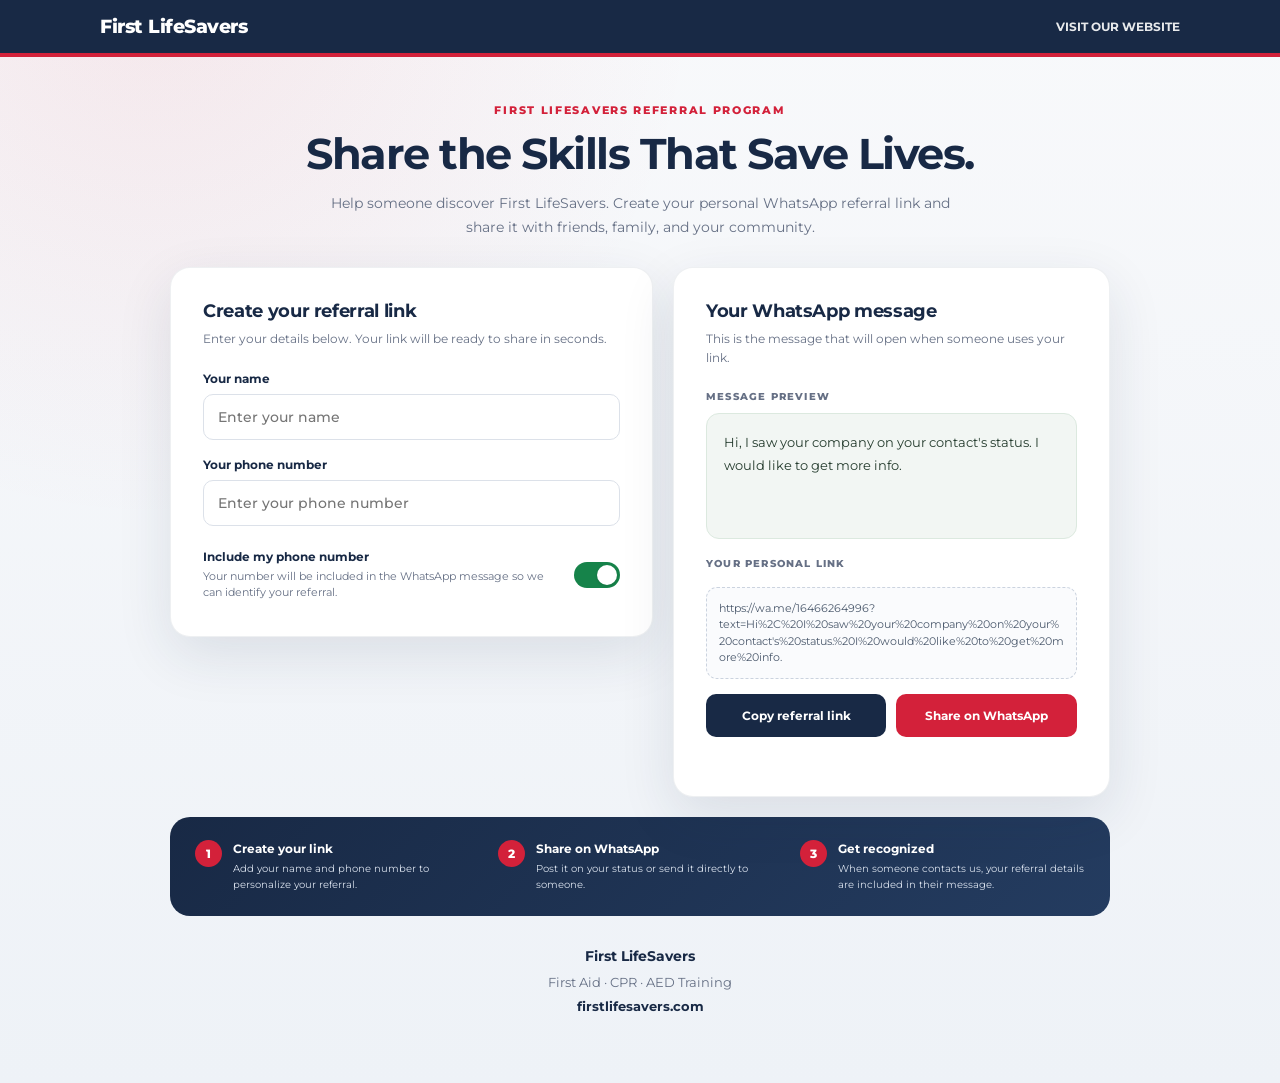
==== FirstLifeSavers_referral.html @ 4e415fd9 "Add files via upload" ====
<!DOCTYPE html>
<html lang="en">
<head>
  <meta charset="UTF-8">
  <meta name="viewport" content="width=device-width, initial-scale=1">
  <meta name="theme-color" content="#182945">
  <title>First LifeSavers | Referral Link</title>
  <meta name="description" content="Create and share your First LifeSavers referral link on WhatsApp.">
  <link rel="preconnect" href="https://fonts.googleapis.com">
  <link rel="preconnect" href="https://fonts.gstatic.com" crossorigin>
  <link href="https://fonts.googleapis.com/css2?family=Montserrat:wght@400;500;600;700;800&display=swap" rel="stylesheet">
  <style>
    :root {
      --red: #D3213A;
      --navy: #182945;
      --ink: #1c2940;
      --muted: #667085;
      --line: #e7eaf0;
      --surface: #ffffff;
      --soft: #f5f7fa;
      --green: #16834a;
      --shadow: 0 18px 55px rgba(24, 41, 69, .11);
    }
    * { box-sizing: border-box; }
    body {
      margin: 0;
      min-height: 100vh;
      font-family: "Montserrat", Arial, sans-serif;
      color: var(--ink);
      background:
        radial-gradient(ellipse at 12% 0%, rgba(211,33,58,.08), transparent 34rem),
        linear-gradient(180deg, #f8f9fb 0%, #eef2f7 100%);
    }
    a { color: inherit; }
    .topbar {
      background: var(--navy);
      color: #fff;
      padding: 15px 22px;
      border-bottom: 4px solid var(--red);
    }
    .topbar-inner {
      width: min(1080px, 100%);
      margin: auto;
      display: flex;
      align-items: center;
      justify-content: space-between;
      gap: 18px;
    }
    .brand {
      display: flex;
      align-items: center;
      gap: 11px;
      text-decoration: none;
      font-weight: 800;
      letter-spacing: -.5px;
      font-size: 19px;
    }
    .brand-logo {
      display: block;
      width: auto;
      height: 43px;
      max-width: min(230px, 58vw);
      object-fit: contain;
    }
    .brand-fallback {
      color: #fff;
      font-size: 19px;
      font-weight: 800;
      letter-spacing: -.5px;
    }
    .top-link {
      font-size: 12px;
      font-weight: 700;
      text-decoration: none;
      opacity: .9;
    }
    main {
      width: min(940px, calc(100% - 32px));
      margin: 46px auto 64px;
    }
    .intro { text-align: center; margin-bottom: 27px; }
    .eyebrow {
      color: var(--red);
      text-transform: uppercase;
      letter-spacing: 1.7px;
      font-size: 11px;
      font-weight: 800;
      margin-bottom: 12px;
    }
    h1 {
      margin: 0;
      color: var(--navy);
      font-size: clamp(29px, 5vw, 43px);
      letter-spacing: -1.5px;
      line-height: 1.14;
    }
    .intro p {
      max-width: 620px;
      margin: 14px auto 0;
      color: var(--muted);
      line-height: 1.7;
      font-size: 14px;
    }
    .layout {
      display: grid;
      grid-template-columns: 1.05fr .95fr;
      gap: 20px;
      align-items: start;
    }
    .panel {
      background: var(--surface);
      border: 1px solid rgba(24,41,69,.07);
      border-radius: 20px;
      box-shadow: var(--shadow);
      padding: clamp(22px, 4vw, 32px);
    }
    .panel h2 {
      color: var(--navy);
      font-size: 18px;
      margin: 0 0 7px;
      letter-spacing: -.35px;
    }
    .sub {
      color: var(--muted);
      font-size: 12px;
      line-height: 1.6;
      margin: 0 0 23px;
    }
    label.field-label {
      display: block;
      color: var(--navy);
      font-size: 12px;
      font-weight: 700;
      margin: 17px 0 8px;
    }
    input[type="text"], input[type="tel"] {
      width: 100%;
      border: 1px solid #dce1e9;
      background: #fff;
      color: var(--ink);
      border-radius: 10px;
      padding: 13px 14px;
      font: 500 14px "Montserrat", Arial, sans-serif;
      outline: none;
      transition: border .15s, box-shadow .15s;
    }
    input:focus {
      border-color: var(--red);
      box-shadow: 0 0 0 3px rgba(211,33,58,.1);
    }
    .toggle-row {
      display: flex;
      align-items: center;
      justify-content: space-between;
      gap: 14px;
      padding: 15px 0 3px;
      margin-top: 8px;
    }
    .toggle-copy strong { display:block; color:var(--navy); font-size:12px; }
    .toggle-copy span { display:block; color:var(--muted); font-size:11px; margin-top:4px; line-height:1.5; }
    .switch { position:relative; display:inline-block; width:46px; height:26px; flex:none; }
    .switch input { opacity:0; width:0; height:0; }
    .slider {
      position:absolute; inset:0; cursor:pointer; background:#cbd2dc;
      border-radius:30px; transition:.2s;
    }
    .slider:before {
      content:""; position:absolute; width:20px; height:20px; left:3px; top:3px;
      background:white; border-radius:50%; transition:.2s; box-shadow:0 1px 3px #0002;
    }
    .switch input:checked + .slider { background:var(--green); }
    .switch input:checked + .slider:before { transform:translateX(20px); }
    .preview-label {
      color: var(--muted);
      font-size: 10px;
      font-weight: 800;
      letter-spacing: 1.2px;
      text-transform: uppercase;
      margin: 3px 0 10px;
    }
    .message {
      background: #f2f6f3;
      border: 1px solid #dce9df;
      border-radius: 13px;
      padding: 17px;
      min-height: 126px;
      color: #243b2d;
      font-size: 13px;
      line-height: 1.75;
      white-space: pre-wrap;
      overflow-wrap: anywhere;
    }
    .link-box {
      margin-top: 17px;
      border: 1px dashed #cbd3df;
      border-radius: 11px;
      padding: 12px;
      color: #4c5a6d;
      background: #fafbfd;
      font-size: 11px;
      line-height: 1.5;
      overflow-wrap: anywhere;
    }
    .actions { display:grid; grid-template-columns:1fr 1fr; gap:10px; margin-top:15px; }
    button {
      border: 0; border-radius: 10px; padding: 14px 13px;
      font: 700 12px "Montserrat", Arial, sans-serif; cursor:pointer;
      transition: transform .12s, filter .12s;
    }
    button:hover { filter:brightness(.96); }
    button:active { transform:translateY(1px); }
    .primary { background:var(--red); color:#fff; }
    .secondary { background:var(--navy); color:#fff; }
    .status { min-height:17px; margin:10px 0 0; color:var(--green); font-size:11px; font-weight:700; }
    .how {
      margin-top:20px;
      background: linear-gradient(135deg, var(--navy), #243c60);
      color:#fff;
      border-radius:20px;
      padding:23px 25px;
      display:grid;
      grid-template-columns:repeat(3,1fr);
      gap:18px;
    }
    .step { display:flex; gap:11px; align-items:flex-start; }
    .num {
      flex:none; width:27px; height:27px; border-radius:50%;
      background:var(--red); display:grid; place-items:center;
      font-size:12px; font-weight:800;
    }
    .step strong { display:block; font-size:12px; margin:1px 0 5px; }
    .step span { display:block; color:#d9e1ed; font-size:10px; line-height:1.6; }
    footer {
      text-align:center;
      color:#667085;
      font-size:13px;
      margin:27px 0 0;
      line-height:1.9;
    }
    footer strong { color:var(--navy); font-size:14px; }
    footer a { color:var(--navy); font-size:13px; font-weight:700; text-decoration:none; }
    @media (max-width: 720px) {
      main { margin-top:32px; }
      .layout { grid-template-columns:1fr; }
      .how { grid-template-columns:1fr; gap:15px; }
      .topbar { padding:12px 16px; }
      .brand { font-size:16px; }
      .top-link { font-size:10px; }
    }
    @media (max-width: 390px) {
      .actions { grid-template-columns:1fr; }
    }
  </style>
</head>
<body>
  <header class="topbar">
    <div class="topbar-inner">
      <a class="brand" href="/" aria-label="First LifeSavers home">
        <img class="brand-logo" src="/logo.svg" alt="First LifeSavers" onerror="this.style.display='none'; this.nextElementSibling.style.display='inline';">
        <span class="brand-fallback" style="display:none">First LifeSavers</span>
      </a>
      <a class="top-link" href="https://firstlifesavers.com/">VISIT OUR WEBSITE</a>
    </div>
  </header>

  <main>
    <section class="intro">
      <div class="eyebrow">First LifeSavers Referral Program</div>
      <h1>Share the Skills That Save Lives.</h1>
      <p>Help someone discover First LifeSavers. Create your personal WhatsApp referral link and share it with friends, family, and your community.</p>
    </section>

    <section class="layout" aria-label="Referral link generator">
      <div class="panel">
        <h2>Create your referral link</h2>
        <p class="sub">Enter your details below. Your link will be ready to share in seconds.</p>

        <label class="field-label" for="referrerName">Your name</label>
        <input id="referrerName" type="text" maxlength="60" placeholder="Enter your name" autocomplete="name">

        <label class="field-label" for="referrerPhone">Your phone number</label>
        <input id="referrerPhone" type="tel" maxlength="24" placeholder="Enter your phone number" autocomplete="tel">

        <div class="toggle-row">
          <div class="toggle-copy">
            <strong>Include my phone number</strong>
            <span>Your number will be included in the WhatsApp message so we can identify your referral.</span>
          </div>
          <label class="switch" aria-label="Include my phone number">
            <input id="includePhone" type="checkbox" checked>
            <span class="slider"></span>
          </label>
        </div>
      </div>

      <div class="panel">
        <h2>Your WhatsApp message</h2>
        <p class="sub">This is the message that will open when someone uses your link.</p>
        <div class="preview-label">Message preview</div>
        <div class="message" id="messagePreview" aria-live="polite"></div>
        <div class="preview-label" style="margin-top:18px">Your personal link</div>
        <div class="link-box" id="linkPreview"></div>
        <div class="actions">
          <button class="secondary" id="copyButton" type="button">Copy referral link</button>
          <button class="primary" id="shareButton" type="button">Share on WhatsApp</button>
        </div>
        <p class="status" id="status" role="status" aria-live="polite"></p>
      </div>
    </section>

    <section class="how" aria-label="How it works">
      <div class="step"><div class="num">1</div><div><strong>Create your link</strong><span>Add your name and phone number to personalize your referral.</span></div></div>
      <div class="step"><div class="num">2</div><div><strong>Share on WhatsApp</strong><span>Post it on your status or send it directly to someone.</span></div></div>
      <div class="step"><div class="num">3</div><div><strong>Get recognized</strong><span>When someone contacts us, your referral details are included in their message.</span></div></div>
    </section>

    <footer>
      <strong>First LifeSavers</strong><br>
      First Aid · CPR · AED Training<br>
      <a href="https://firstlifesavers.com/">firstlifesavers.com</a>
    </footer>
  </main>

  <script>
    // Uses the WhatsApp contact number already configured on FirstLifeSavers.com.
    // This is a frontend-only page: it does not store referral data or calculate commissions.
    const WHATSAPP_NUMBER = "16466264996";

    const nameInput = document.getElementById("referrerName");
    const phoneInput = document.getElementById("referrerPhone");
    const includePhone = document.getElementById("includePhone");
    const messagePreview = document.getElementById("messagePreview");
    const linkPreview = document.getElementById("linkPreview");
    const status = document.getElementById("status");

    function buildMessage() {
      const name = nameInput.value.trim() || "your contact";
      const phone = phoneInput.value.trim();
      let message = `Hi, I saw your company on ${name}'s status. I would like to get more info.`;
      if (includePhone.checked && phone) {
        message += `\n\nReferral phone: ${phone}`;
      }
      return message;
    }

    function buildLink() {
      return `https://wa.me/${WHATSAPP_NUMBER}?text=${encodeURIComponent(buildMessage())}`;
    }

    function updatePreview() {
      const message = buildMessage();
      const link = buildLink();
      messagePreview.textContent = message;
      linkPreview.textContent = link;
      status.textContent = "";
    }

    [nameInput, phoneInput].forEach(input => input.addEventListener("input", updatePreview));
    includePhone.addEventListener("change", updatePreview);

    document.getElementById("copyButton").addEventListener("click", async () => {
      const link = buildLink();
      try {
        await navigator.clipboard.writeText(link);
        status.textContent = "Your referral link has been copied.";
      } catch (error) {
        const temporary = document.createElement("textarea");
        temporary.value = link;
        temporary.style.position = "fixed";
        temporary.style.opacity = "0";
        document.body.appendChild(temporary);
        temporary.select();
        const copied = document.execCommand("copy");
        temporary.remove();
        status.textContent = copied
          ? "Your referral link has been copied."
          : "Please copy the link shown above.";
      }
    });

    document.getElementById("shareButton").addEventListener("click", () => {
      window.open(buildLink(), "_blank", "noopener,noreferrer");
    });

    updatePreview();
  </script>
</body>
</html>
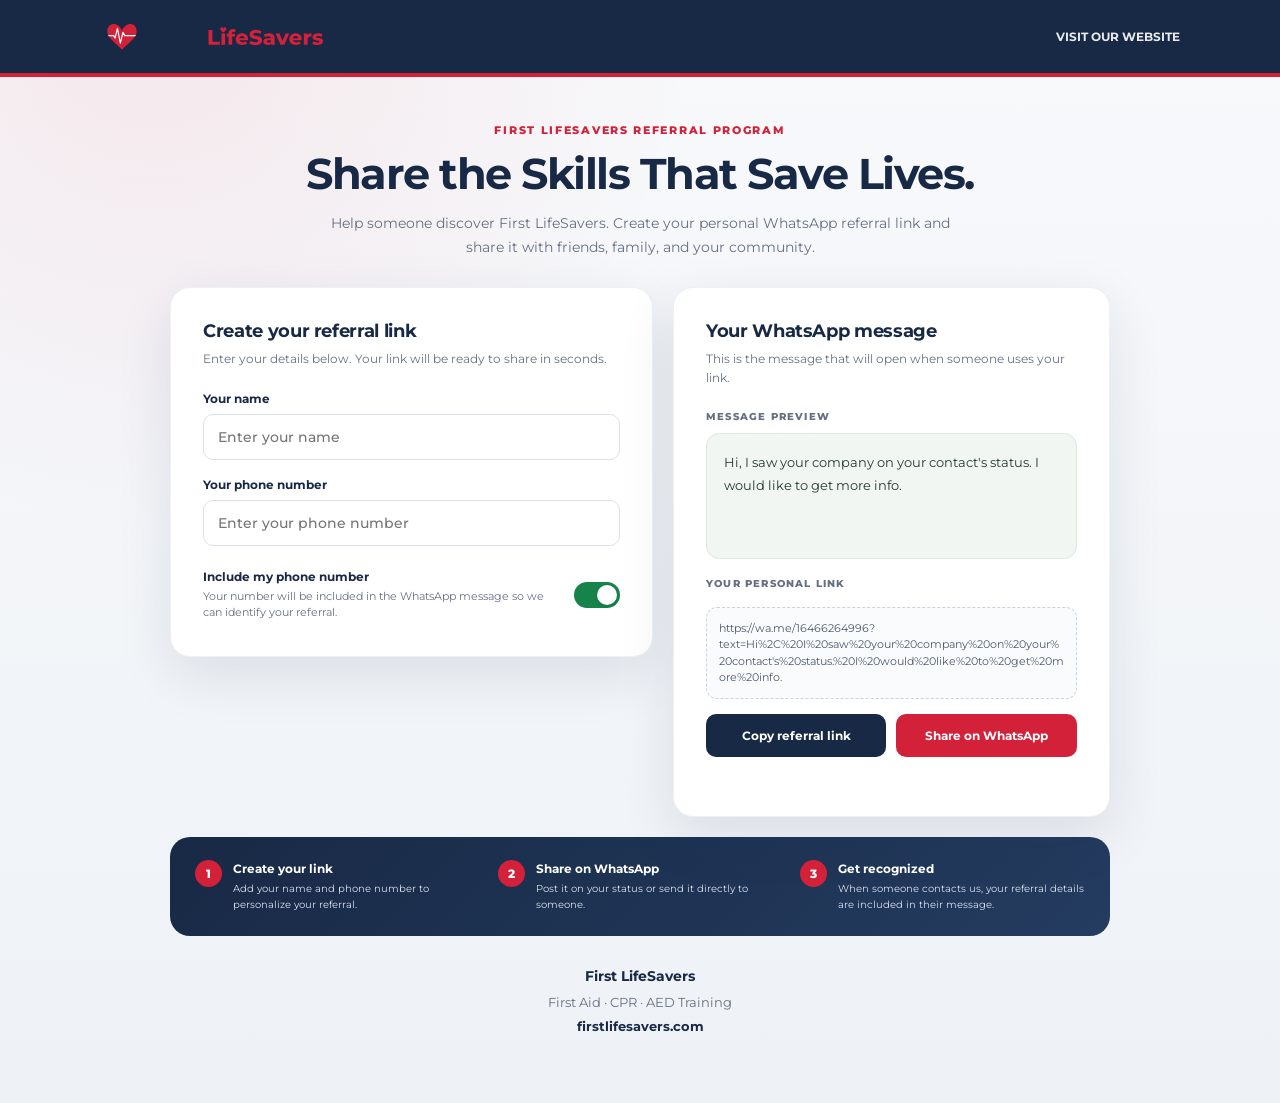
==== commit 9632ac11: "Add files via upload" ====
--- a/FirstLifeSavers_referral.html
+++ b/FirstLifeSavers_referral.html
@@ -256,7 +256,7 @@
   <header class="topbar">
     <div class="topbar-inner">
       <a class="brand" href="/" aria-label="First LifeSavers home">
-        <img class="brand-logo" src="/logo.svg" alt="First LifeSavers" onerror="this.style.display='none'; this.nextElementSibling.style.display='inline';">
+        <img class="brand-logo" src="/assets/logo.svg" alt="First LifeSavers" onerror="this.style.display='none'; this.nextElementSibling.style.display='inline';">
         <span class="brand-fallback" style="display:none">First LifeSavers</span>
       </a>
       <a class="top-link" href="https://firstlifesavers.com/">VISIT OUR WEBSITE</a>
